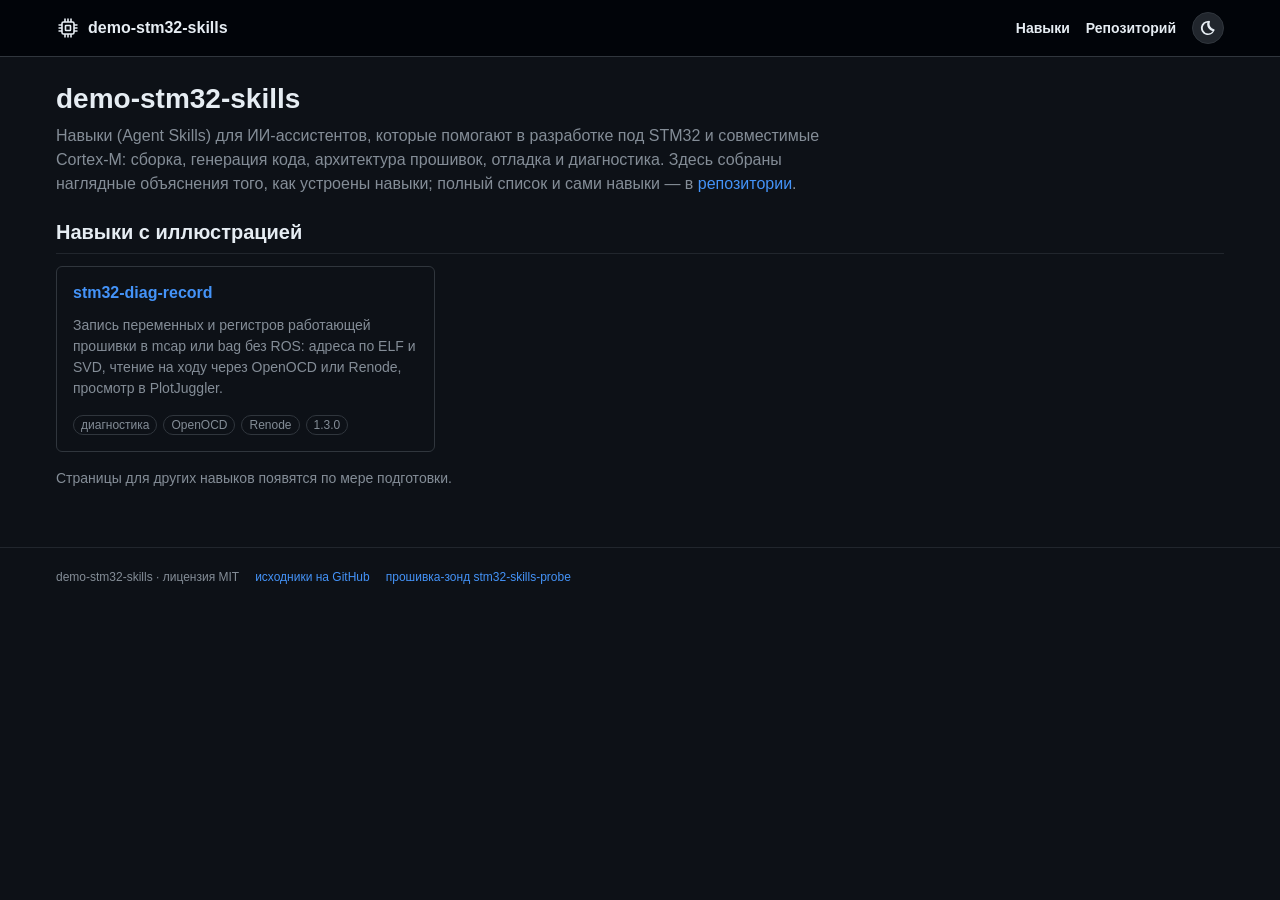
==== site/index.html @ 5a635cf0 "feat(site): publish the stm32-diag-record infographic on GitHub Pages - site/: static pages with a G" ====
<!doctype html>
<html lang="ru" data-theme="dark">
<head>
<meta charset="utf-8">
<meta name="viewport" content="width=device-width, initial-scale=1">
<title>demo-stm32-skills</title>
<meta name="description" content="Навыки Agent Skills для разработки под STM32 и совместимые Cortex-M: сборка, архитектура, отладка и диагностика.">
<link rel="stylesheet" href="assets/site.css">
<script src="assets/theme.js"></script>
</head>
<body>
<header class="site-header">
  <div class="inner">
    <a class="brand" href="">
      <svg width="24" height="24" viewBox="0 0 24 24" fill="none" stroke="currentColor" stroke-width="1.6" aria-hidden="true">
        <rect x="6" y="6" width="12" height="12" rx="1.5"/><rect x="9.5" y="9.5" width="5" height="5" rx="0.5"/>
        <path d="M9 2.5v3.5M12 2.5v3.5M15 2.5v3.5M9 18v3.5M12 18v3.5M15 18v3.5M2.5 9h3.5M2.5 12h3.5M2.5 15h3.5M18 9h3.5M18 12h3.5M18 15h3.5"/>
      </svg>
      <span>demo-stm32-skills</span>
    </a>
    <nav class="site-nav" aria-label="Разделы">
      <a href="#skills">Навыки</a>
      <a class="wide" href="https://github.com/ViacheslavMezentsev/demo-stm32-skills">Репозиторий</a>
      <button id="theme-toggle" class="theme-toggle" type="button" aria-label="Тема">
        <svg class="icon-dark" width="16" height="16" viewBox="0 0 16 16" fill="currentColor" aria-hidden="true"><path d="M9.6 1.1a.75.75 0 0 1 .3.9 5.5 5.5 0 0 0 4.1 7.3.75.75 0 0 1 .4 1.3A7 7 0 1 1 8.3 1a.75.75 0 0 1 1.3.1ZM7.4 2.6a5.5 5.5 0 1 0 5.4 8.6 7 7 0 0 1-5.4-8.6Z"/></svg>
        <svg class="icon-light" width="16" height="16" viewBox="0 0 16 16" fill="currentColor" aria-hidden="true"><path d="M8 11.5a3.5 3.5 0 1 0 0-7 3.5 3.5 0 0 0 0 7Zm0 1.5a5 5 0 1 1 0-10 5 5 0 0 1 0 10ZM8 0a.75.75 0 0 1 .75.75v.5a.75.75 0 0 1-1.5 0v-.5A.75.75 0 0 1 8 0Zm0 14a.75.75 0 0 1 .75.75v.5a.75.75 0 0 1-1.5 0v-.5A.75.75 0 0 1 8 14ZM0 8a.75.75 0 0 1 .75-.75h.5a.75.75 0 0 1 0 1.5h-.5A.75.75 0 0 1 0 8Zm14 0a.75.75 0 0 1 .75-.75h.5a.75.75 0 0 1 0 1.5h-.5A.75.75 0 0 1 14 8ZM2.3 2.3a.75.75 0 0 1 1.06 0l.36.36a.75.75 0 0 1-1.06 1.06l-.36-.36a.75.75 0 0 1 0-1.06Zm9.98 9.98a.75.75 0 0 1 1.06 0l.36.36a.75.75 0 0 1-1.06 1.06l-.36-.36a.75.75 0 0 1 0-1.06ZM13.7 2.3a.75.75 0 0 1 0 1.06l-.36.36a.75.75 0 1 1-1.06-1.06l.36-.36a.75.75 0 0 1 1.06 0ZM3.72 12.28a.75.75 0 0 1 0 1.06l-.36.36a.75.75 0 0 1-1.06-1.06l.36-.36a.75.75 0 0 1 1.06 0Z"/></svg>
        <svg class="icon-auto" width="16" height="16" viewBox="0 0 16 16" fill="currentColor" aria-hidden="true"><path d="M8 0a8 8 0 1 1 0 16A8 8 0 0 1 8 0Zm0 1.5v13a6.5 6.5 0 0 0 0-13Z"/></svg>
      </button>
    </nav>
  </div>
</header>
<main>
<h1>demo-stm32-skills</h1>
<p class="lead">Навыки (Agent Skills) для ИИ-ассистентов, которые помогают в разработке под STM32 и совместимые
Cortex-M: сборка, генерация кода, архитектура прошивок, отладка и диагностика. Здесь собраны наглядные
объяснения того, как устроены навыки; полный список и сами навыки — в
<a href="https://github.com/ViacheslavMezentsev/demo-stm32-skills">репозитории</a>.</p>

<h2 id="skills">Навыки с иллюстрацией</h2>
<div class="cards">
  <a class="card" href="skills/stm32-diag-record/" style="color: inherit; text-decoration: none">
    <h3 style="color: var(--link)">stm32-diag-record</h3>
    <p>Запись переменных и регистров работающей прошивки в mcap или bag без ROS: адреса по ELF и SVD, чтение на ходу
    через OpenOCD или Renode, просмотр в PlotJuggler.</p>
    <div class="meta">
      <span class="label">диагностика</span><span class="label">OpenOCD</span><span class="label">Renode</span>
      <span class="label">1.3.0</span>
    </div>
  </a>
</div>
<p style="margin-top:16px; color: var(--fg-muted)">Страницы для других навыков появятся по мере подготовки.</p>
</main>
<footer class="site-footer">
  <div class="inner">
    <span>demo-stm32-skills · лицензия MIT</span>
    <a href="https://github.com/ViacheslavMezentsev/demo-stm32-skills">исходники на GitHub</a>
    <a href="https://github.com/ViacheslavMezentsev/stm32-skills-probe">прошивка-зонд stm32-skills-probe</a>
  </div>
</footer>
</body>
</html>
---- site/assets/site.css ----
/* Тема в стиле GitHub (цвета Primer). Тёмная по умолчанию; светлая — data-theme="light" (ставит theme.js). */
:root {
  color-scheme: dark;
  --bg: #0d1117;
  --bg-subtle: #161b22;
  --bg-inset: #010409;
  --header: #010409;
  --border: #30363d;
  --border-muted: #21262d;
  --fg: #e6edf3;
  --fg-muted: #848d97;
  --link: #4493f8;
  --code-bg: rgba(110, 118, 129, 0.4);
  --pre-bg: #161b22;
  --accent: #4493f8;
  --accent-bg: rgba(56, 139, 253, 0.1);
  --success: #3fb950;
  --success-bg: rgba(46, 160, 67, 0.15);
  --attention: #d29922;
  --attention-bg: rgba(187, 128, 9, 0.15);
  --done: #ab7df8;
  --done-bg: rgba(163, 113, 247, 0.15);
  --btn-bg: #21262d;
  --btn-hover: #30363d;
  --mono: ui-monospace, SFMono-Regular, "SF Mono", Menlo, Consolas, "Liberation Mono", monospace;
  --sans: -apple-system, BlinkMacSystemFont, "Segoe UI", "Noto Sans", Helvetica, Arial, sans-serif;
}
:root[data-theme="light"] {
  color-scheme: light;
  --bg: #ffffff;
  --bg-subtle: #f6f8fa;
  --bg-inset: #f6f8fa;
  --header: #f6f8fa;
  --border: #d0d7de;
  --border-muted: #d8dee4;
  --fg: #1f2328;
  --fg-muted: #656d76;
  --link: #0969da;
  --code-bg: rgba(175, 184, 193, 0.2);
  --pre-bg: #f6f8fa;
  --accent: #0969da;
  --accent-bg: #ddf4ff;
  --success: #1a7f37;
  --success-bg: #dafbe1;
  --attention: #9a6700;
  --attention-bg: #fff8c5;
  --done: #8250df;
  --done-bg: #fbefff;
  --btn-bg: #f6f8fa;
  --btn-hover: #eaeef2;
}

* { box-sizing: border-box; }
html { background: var(--bg); }
body {
  margin: 0; background: var(--bg); color: var(--fg);
  font: 14px/1.5 var(--sans);
  -webkit-text-size-adjust: 100%;
}
a { color: var(--link); text-decoration: none; }
a:hover { text-decoration: underline; }
code, .mono { font-family: var(--mono); font-size: 12px; }
code { background: var(--code-bg); padding: 0.2em 0.4em; border-radius: 6px; }
pre {
  background: var(--pre-bg); border: 1px solid var(--border-muted); border-radius: 6px; padding: 12px 16px;
  margin: 0 0 12px; overflow-x: auto; font: 12px/1.6 var(--mono);
}
h1, h2, h3 { line-height: 1.25; font-weight: 600; }
h1 { font-size: 28px; margin: 0 0 8px; }
h2 { font-size: 20px; margin: 0 0 12px; padding-bottom: 8px; border-bottom: 1px solid var(--border-muted); }
h3 { font-size: 14px; margin: 0 0 4px; }
p { margin: 0 0 10px; }
ul, ol { margin: 0; padding-left: 20px; }
li { margin-bottom: 6px; }
table { width: 100%; border-collapse: collapse; font-size: 13px; }
th, td { text-align: left; padding: 6px 10px; border: 1px solid var(--border); vertical-align: top; }
th { background: var(--bg-subtle); font-weight: 600; }
td:first-child { white-space: nowrap; }

/* Шапка как у GitHub */
.site-header { background: var(--header); border-bottom: 1px solid var(--border); }
.site-header .inner {
  max-width: 1200px; margin: 0 auto; padding: 12px 16px; display: flex; align-items: center; gap: 16px;
}
.brand { display: flex; align-items: center; gap: 8px; color: var(--fg); font-weight: 600; font-size: 16px; }
.brand:hover { text-decoration: none; color: var(--fg-muted); }
.brand svg { flex: 0 0 auto; }
.site-nav { display: flex; gap: 16px; margin-left: auto; align-items: center; }
.site-nav a { color: var(--fg); font-weight: 600; }
.site-nav a:hover { color: var(--fg-muted); text-decoration: none; }

/* Круглая кнопка темы */
.theme-toggle {
  width: 32px; height: 32px; border-radius: 50%; border: 1px solid var(--border); background: var(--btn-bg);
  color: var(--fg); display: inline-flex; align-items: center; justify-content: center; cursor: pointer;
  padding: 0; flex: 0 0 auto;
}
.theme-toggle:hover { background: var(--btn-hover); }
.theme-toggle:focus-visible { outline: 2px solid var(--accent); outline-offset: 2px; }
.theme-toggle svg { display: none; }
:root:not([data-theme-pref]) .theme-toggle .icon-dark,
:root[data-theme-pref="dark"] .theme-toggle .icon-dark,
:root[data-theme-pref="light"] .theme-toggle .icon-light,
:root[data-theme-pref="auto"] .theme-toggle .icon-auto { display: block; }

main { max-width: 1200px; margin: 0 auto; padding: 24px 16px 48px; }
.breadcrumb { color: var(--fg-muted); font-size: 13px; margin-bottom: 12px; }
.lead { color: var(--fg-muted); font-size: 16px; max-width: 780px; margin-bottom: 24px; }
.box { background: var(--bg); border: 1px solid var(--border); border-radius: 6px; padding: 16px 20px; margin-bottom: 16px; }
.site-footer { border-top: 1px solid var(--border-muted); color: var(--fg-muted); font-size: 12px; }
.site-footer .inner { max-width: 1200px; margin: 0 auto; padding: 20px 16px 32px; display: flex; flex-wrap: wrap; gap: 8px 16px; }
.label {
  display: inline-block; font-size: 12px; font-weight: 500; line-height: 18px; padding: 0 7px; border-radius: 2em;
  border: 1px solid var(--c, var(--border)); color: var(--c, var(--fg-muted)); white-space: nowrap;
}

/* Главная: карточки навыков */
.cards { display: grid; grid-template-columns: repeat(auto-fill, minmax(300px, 1fr)); gap: 16px; }
.card { border: 1px solid var(--border); border-radius: 6px; padding: 16px; background: var(--bg); display: flex; flex-direction: column; gap: 8px; }
.card h3 { font-size: 16px; }
.card p { color: var(--fg-muted); margin: 0; }
.card .meta { display: flex; flex-wrap: wrap; gap: 6px; margin-top: auto; padding-top: 8px; }

/* Инфографика: этапы и узлы */
.legend { display: flex; flex-wrap: wrap; gap: 8px 18px; font-size: 12px; color: var(--fg-muted); margin-bottom: 16px; }
.legend span::before { content: ""; display: inline-block; width: 10px; height: 10px; border-radius: 2px; margin-right: 6px; vertical-align: -1px; background: var(--c); }
.offline { --c: var(--accent); --nb: var(--accent-bg); }
.live { --c: var(--success); --nb: var(--success-bg); }
.alt { --c: var(--done); --nb: var(--done-bg); }
.view { --c: var(--attention); --nb: var(--attention-bg); }
.stage { border-left: 3px solid var(--c); padding: 2px 0 2px 16px; margin: 0 0 22px; }
.stage:last-child { margin-bottom: 0; }
.stage-title { font-weight: 600; color: var(--c); margin-bottom: 2px; font-size: 15px; }
.stage-note { color: var(--fg-muted); font-size: 13px; margin-bottom: 12px; }
.flow { display: flex; align-items: center; flex-wrap: nowrap; }
.node {
  background: var(--nb); border: 1px solid var(--c); border-radius: 6px; padding: 10px 12px;
  min-width: 0; flex: 1 1 0; max-width: 280px; align-self: stretch;
}
.node.center { align-self: center; }
.node h3 { color: var(--c); }
.node p { font-size: 13px; margin: 0; }
.node .mono { display: block; color: var(--fg-muted); margin-top: 4px; font-size: 11.5px; overflow-wrap: anywhere; }
.arrow {
  flex: 0 0 auto; display: flex; flex-direction: column; justify-content: center; align-items: center;
  padding: 0 4px; min-width: 52px; color: var(--fg-muted); font-size: 11px; text-align: center;
}
.arrow::before { content: "\2192"; font-size: 22px; line-height: 1; color: var(--c); }
.arrow.both::before { content: "\21C4"; }
.inputs { display: flex; flex-direction: column; gap: 6px; flex: 1 1 0; max-width: 280px; min-width: 0; }
.inputs .node { max-width: none; flex: 0 0 auto; }
.alt-row { margin-top: 10px; }
.alt-row .node { max-width: 560px; }
.cycle { counter-reset: step; display: grid; grid-template-columns: repeat(auto-fit, minmax(150px, 1fr)); gap: 10px; }
.step { border: 1px solid var(--border); border-radius: 6px; padding: 10px 12px 10px 44px; position: relative; font-size: 13px; background: var(--bg-subtle); }
.step::before {
  counter-increment: step; content: counter(step); position: absolute; left: 12px; top: 10px;
  width: 22px; height: 22px; border-radius: 50%; background: var(--success); color: var(--bg);
  font-weight: 700; font-size: 12px; display: flex; align-items: center; justify-content: center;
}
.step b { display: block; margin-bottom: 2px; font-size: 14px; }
.cols { display: grid; grid-template-columns: repeat(auto-fit, minmax(320px, 1fr)); gap: 16px; margin-bottom: 16px; }
.cols > .box { margin-bottom: 0; }
.tok-k { color: var(--accent); }
.tok-s { color: var(--success); }
.tok-c { color: var(--fg-muted); }
.facts { display: grid; grid-template-columns: repeat(auto-fit, minmax(300px, 1fr)); gap: 10px; }
.fact { border: 1px solid var(--border); border-radius: 6px; padding: 10px 12px; font-size: 13px; background: var(--bg-subtle); }
.fact b { display: block; font-size: 14px; margin-bottom: 2px; }
.chips { display: flex; flex-wrap: wrap; gap: 6px; margin: 8px 0 12px; }

@media (max-width: 720px) {
  h1 { font-size: 24px; }
  .site-nav .wide { display: none; }
  .flow { flex-direction: column; align-items: stretch; }
  .node, .inputs { max-width: none; flex: 0 0 auto; }
  .node.center { align-self: stretch; }
  .arrow { flex-direction: row; gap: 8px; min-width: 0; padding: 4px 0 4px 14px; justify-content: flex-start; }
  .arrow::before { content: "\2193"; }
  .arrow.both::before { content: "\21C5"; }
  .box { padding: 14px; }
}
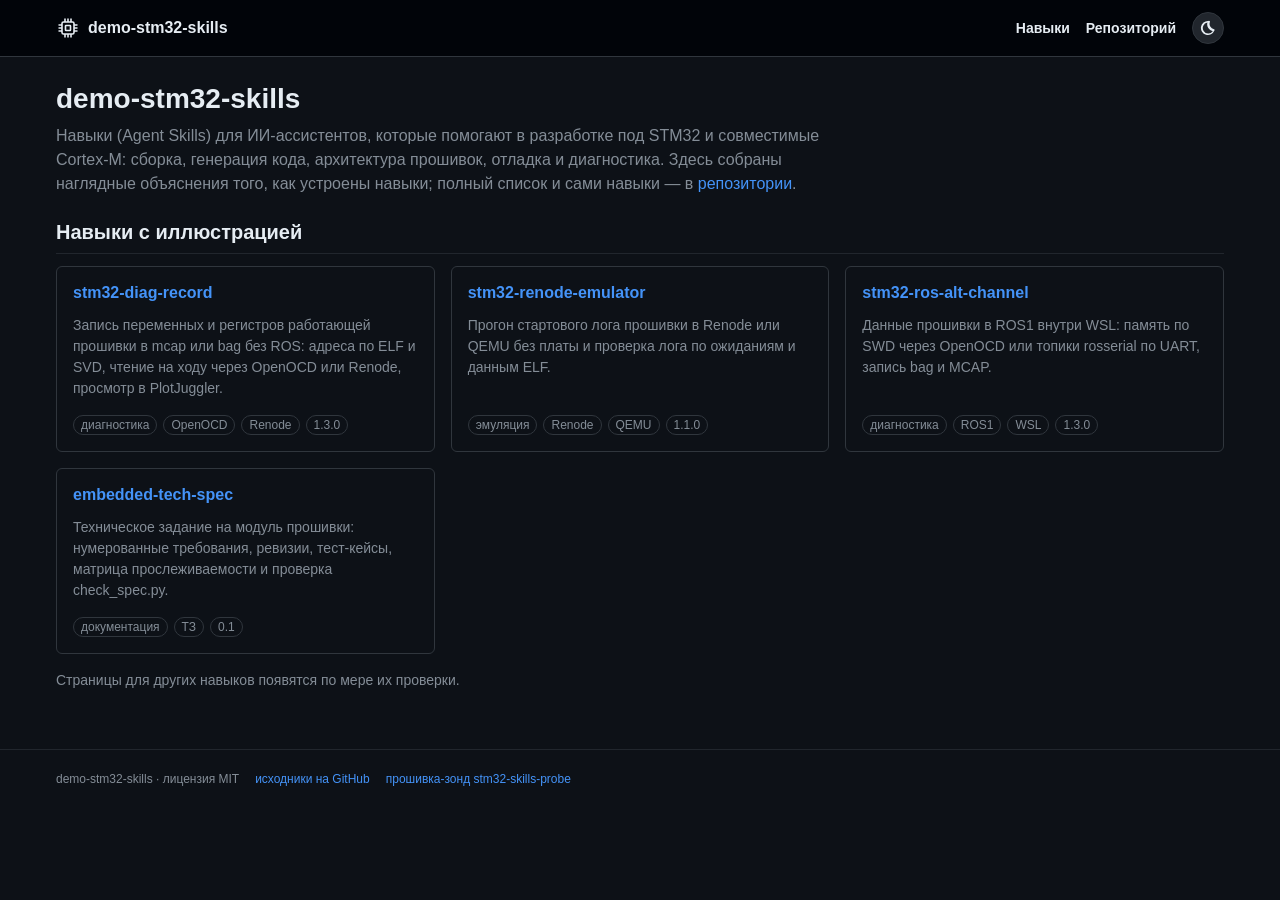
==== commit b525cfa4: "feat(site): add infographic pages for three more skills - stm32-renode-emulator, stm32-ros-alt-chann" ====
--- a/site/index.html
+++ b/site/index.html
@@ -38,17 +38,28 @@
 
 <h2 id="skills">Навыки с иллюстрацией</h2>
 <div class="cards">
-  <a class="card" href="skills/stm32-diag-record/" style="color: inherit; text-decoration: none">
-    <h3 style="color: var(--link)">stm32-diag-record</h3>
-    <p>Запись переменных и регистров работающей прошивки в mcap или bag без ROS: адреса по ELF и SVD, чтение на ходу
-    через OpenOCD или Renode, просмотр в PlotJuggler.</p>
-    <div class="meta">
-      <span class="label">диагностика</span><span class="label">OpenOCD</span><span class="label">Renode</span>
-      <span class="label">1.3.0</span>
-    </div>
+  <a class="card" href="skills/stm32-diag-record/">
+    <h3>stm32-diag-record</h3>
+    <p>Запись переменных и регистров работающей прошивки в mcap или bag без ROS: адреса по ELF и SVD, чтение на ходу через OpenOCD или Renode, просмотр в PlotJuggler.</p>
+    <div class="meta"><span class="label">диагностика</span><span class="label">OpenOCD</span><span class="label">Renode</span><span class="label">1.3.0</span></div>
+  </a>
+  <a class="card" href="skills/stm32-renode-emulator/">
+    <h3>stm32-renode-emulator</h3>
+    <p>Прогон стартового лога прошивки в Renode или QEMU без платы и проверка лога по ожиданиям и данным ELF.</p>
+    <div class="meta"><span class="label">эмуляция</span><span class="label">Renode</span><span class="label">QEMU</span><span class="label">1.1.0</span></div>
+  </a>
+  <a class="card" href="skills/stm32-ros-alt-channel/">
+    <h3>stm32-ros-alt-channel</h3>
+    <p>Данные прошивки в ROS1 внутри WSL: память по SWD через OpenOCD или топики rosserial по UART, запись bag и MCAP.</p>
+    <div class="meta"><span class="label">диагностика</span><span class="label">ROS1</span><span class="label">WSL</span><span class="label">1.3.0</span></div>
+  </a>
+  <a class="card" href="skills/embedded-tech-spec/">
+    <h3>embedded-tech-spec</h3>
+    <p>Техническое задание на модуль прошивки: нумерованные требования, ревизии, тест-кейсы, матрица прослеживаемости и проверка check_spec.py.</p>
+    <div class="meta"><span class="label">документация</span><span class="label">ТЗ</span><span class="label">0.1</span></div>
   </a>
 </div>
-<p style="margin-top:16px; color: var(--fg-muted)">Страницы для других навыков появятся по мере подготовки.</p>
+<p style="margin-top:16px; color: var(--fg-muted)">Страницы для других навыков появятся по мере их проверки.</p>
 </main>
 <footer class="site-footer">
   <div class="inner">
--- a/site/assets/site.css
+++ b/site/assets/site.css
@@ -118,6 +118,9 @@
 .cards { display: grid; grid-template-columns: repeat(auto-fill, minmax(300px, 1fr)); gap: 16px; }
 .card { border: 1px solid var(--border); border-radius: 6px; padding: 16px; background: var(--bg); display: flex; flex-direction: column; gap: 8px; }
 .card h3 { font-size: 16px; }
+a.card { color: inherit; }
+a.card:hover { text-decoration: none; border-color: var(--fg-muted); }
+a.card h3 { color: var(--link); }
 .card p { color: var(--fg-muted); margin: 0; }
 .card .meta { display: flex; flex-wrap: wrap; gap: 6px; margin-top: auto; padding-top: 8px; }
 
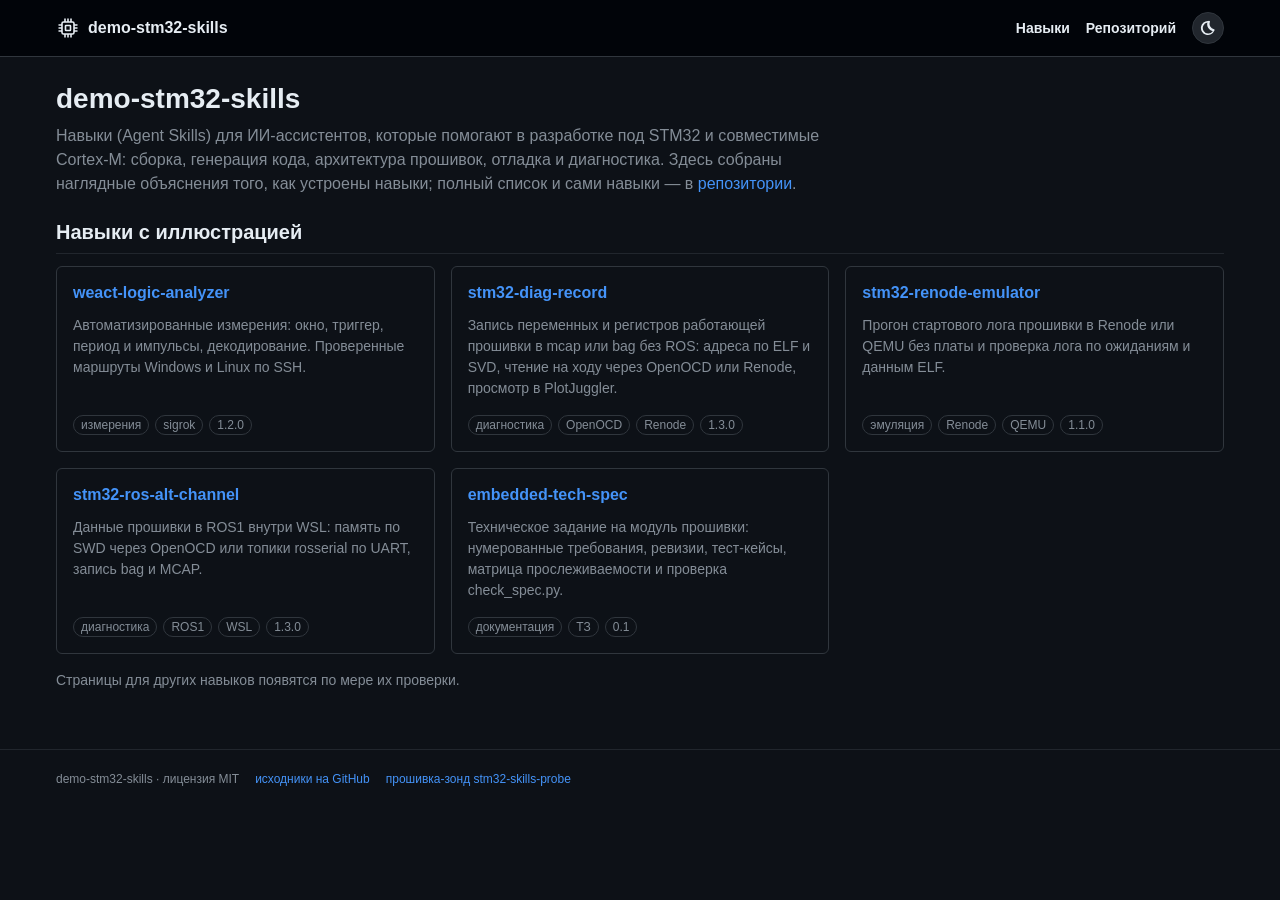
==== commit 63373a11: "docs(weact-logic-analyzer): document Linux validation and measurement modes Co-Authored-By: Codex <n" ====
--- a/site/index.html
+++ b/site/index.html
@@ -38,6 +38,11 @@
 
 <h2 id="skills">Навыки с иллюстрацией</h2>
 <div class="cards">
+  <a class="card" href="skills/weact-logic-analyzer/">
+    <h3>weact-logic-analyzer</h3>
+    <p>Автоматизированные измерения: окно, триггер, период и импульсы, декодирование. Проверенные маршруты Windows и Linux по SSH.</p>
+    <div class="meta"><span class="label">измерения</span><span class="label">sigrok</span><span class="label">1.2.0</span></div>
+  </a>
   <a class="card" href="skills/stm32-diag-record/">
     <h3>stm32-diag-record</h3>
     <p>Запись переменных и регистров работающей прошивки в mcap или bag без ROS: адреса по ELF и SVD, чтение на ходу через OpenOCD или Renode, просмотр в PlotJuggler.</p>
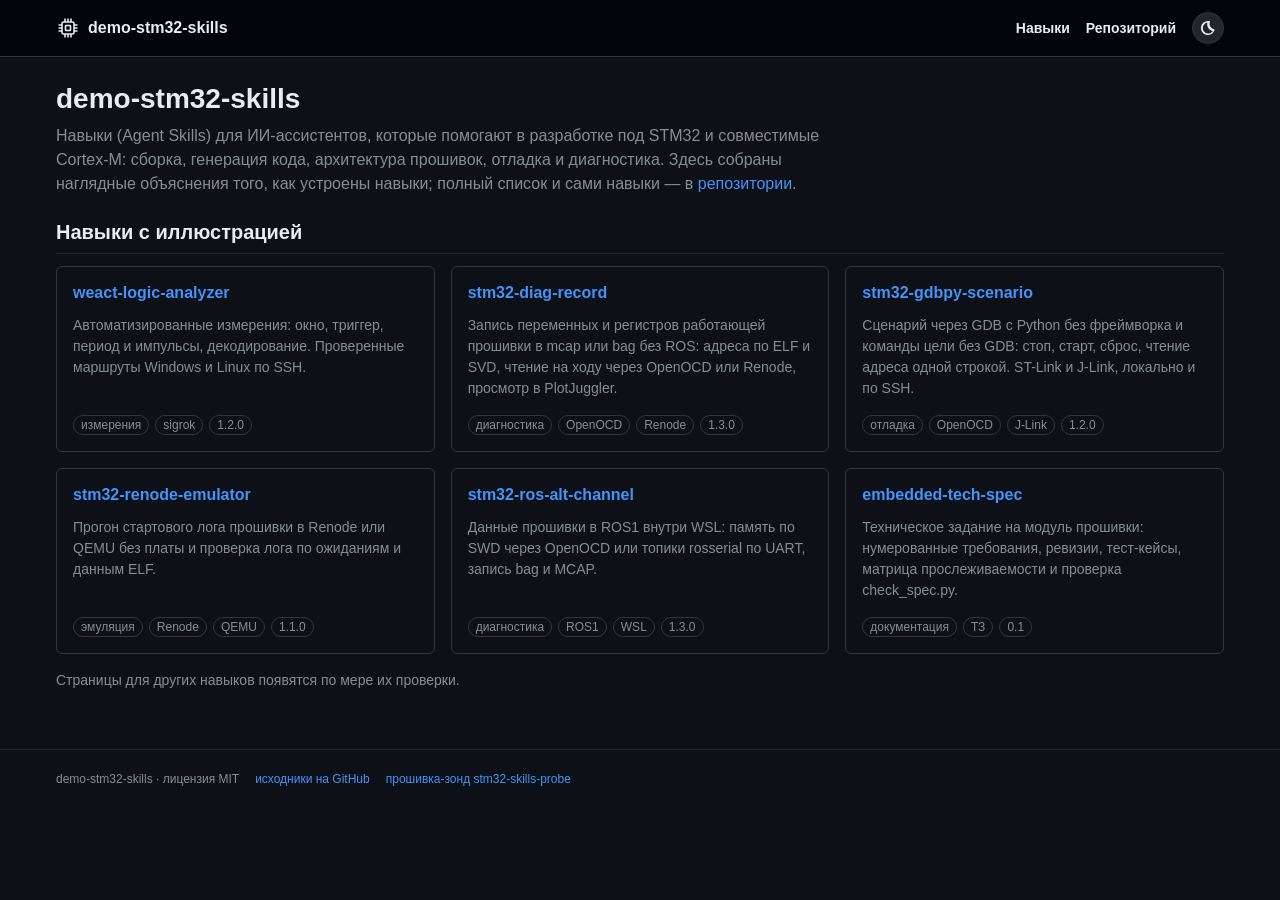
==== commit 93d82770: "docs(stm32-gdbpy-scenario): add the Pages explainer and card The page shows the scenario path (prepa" ====
--- a/site/index.html
+++ b/site/index.html
@@ -48,6 +48,11 @@
     <p>Запись переменных и регистров работающей прошивки в mcap или bag без ROS: адреса по ELF и SVD, чтение на ходу через OpenOCD или Renode, просмотр в PlotJuggler.</p>
     <div class="meta"><span class="label">диагностика</span><span class="label">OpenOCD</span><span class="label">Renode</span><span class="label">1.3.0</span></div>
   </a>
+  <a class="card" href="skills/stm32-gdbpy-scenario/">
+    <h3>stm32-gdbpy-scenario</h3>
+    <p>Сценарий через GDB с Python без фреймворка и команды цели без GDB: стоп, старт, сброс, чтение адреса одной строкой. ST-Link и J-Link, локально и по SSH.</p>
+    <div class="meta"><span class="label">отладка</span><span class="label">OpenOCD</span><span class="label">J-Link</span><span class="label">1.2.0</span></div>
+  </a>
   <a class="card" href="skills/stm32-renode-emulator/">
     <h3>stm32-renode-emulator</h3>
     <p>Прогон стартового лога прошивки в Renode или QEMU без платы и проверка лога по ожиданиям и данным ELF.</p>
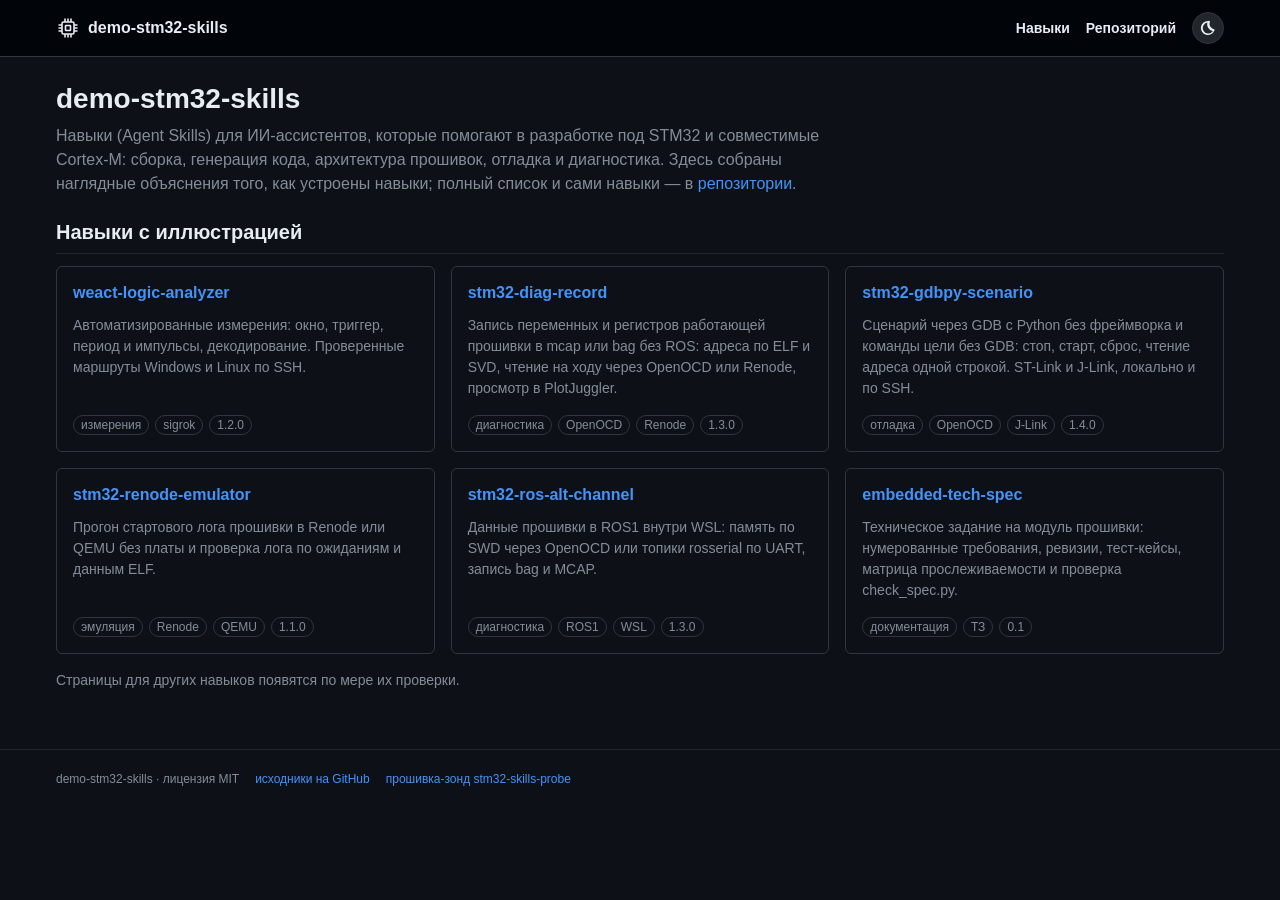
==== commit d92112a9: "feat(stm32-gdbpy-scenario): check the flashed image, scenario style and chip UID Before a hardware s" ====
--- a/site/index.html
+++ b/site/index.html
@@ -51,7 +51,7 @@
   <a class="card" href="skills/stm32-gdbpy-scenario/">
     <h3>stm32-gdbpy-scenario</h3>
     <p>Сценарий через GDB с Python без фреймворка и команды цели без GDB: стоп, старт, сброс, чтение адреса одной строкой. ST-Link и J-Link, локально и по SSH.</p>
-    <div class="meta"><span class="label">отладка</span><span class="label">OpenOCD</span><span class="label">J-Link</span><span class="label">1.2.0</span></div>
+    <div class="meta"><span class="label">отладка</span><span class="label">OpenOCD</span><span class="label">J-Link</span><span class="label">1.4.0</span></div>
   </a>
   <a class="card" href="skills/stm32-renode-emulator/">
     <h3>stm32-renode-emulator</h3>
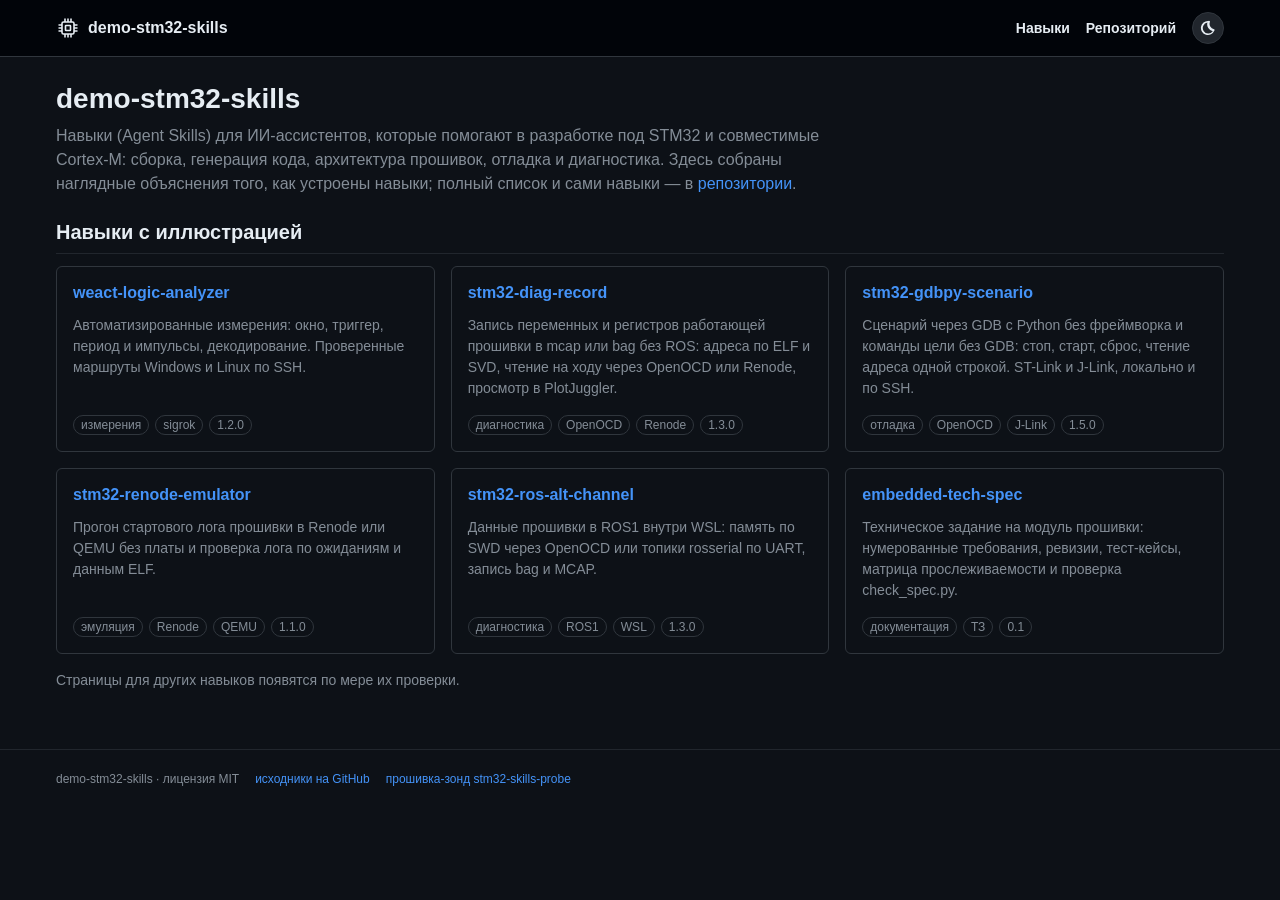
==== commit 02ce4b37: "fix(stm32-gdbpy-scenario): leave the core running after a scenario The OpenOCD finish is now "monito" ====
--- a/site/index.html
+++ b/site/index.html
@@ -51,7 +51,7 @@
   <a class="card" href="skills/stm32-gdbpy-scenario/">
     <h3>stm32-gdbpy-scenario</h3>
     <p>Сценарий через GDB с Python без фреймворка и команды цели без GDB: стоп, старт, сброс, чтение адреса одной строкой. ST-Link и J-Link, локально и по SSH.</p>
-    <div class="meta"><span class="label">отладка</span><span class="label">OpenOCD</span><span class="label">J-Link</span><span class="label">1.4.0</span></div>
+    <div class="meta"><span class="label">отладка</span><span class="label">OpenOCD</span><span class="label">J-Link</span><span class="label">1.5.0</span></div>
   </a>
   <a class="card" href="skills/stm32-renode-emulator/">
     <h3>stm32-renode-emulator</h3>
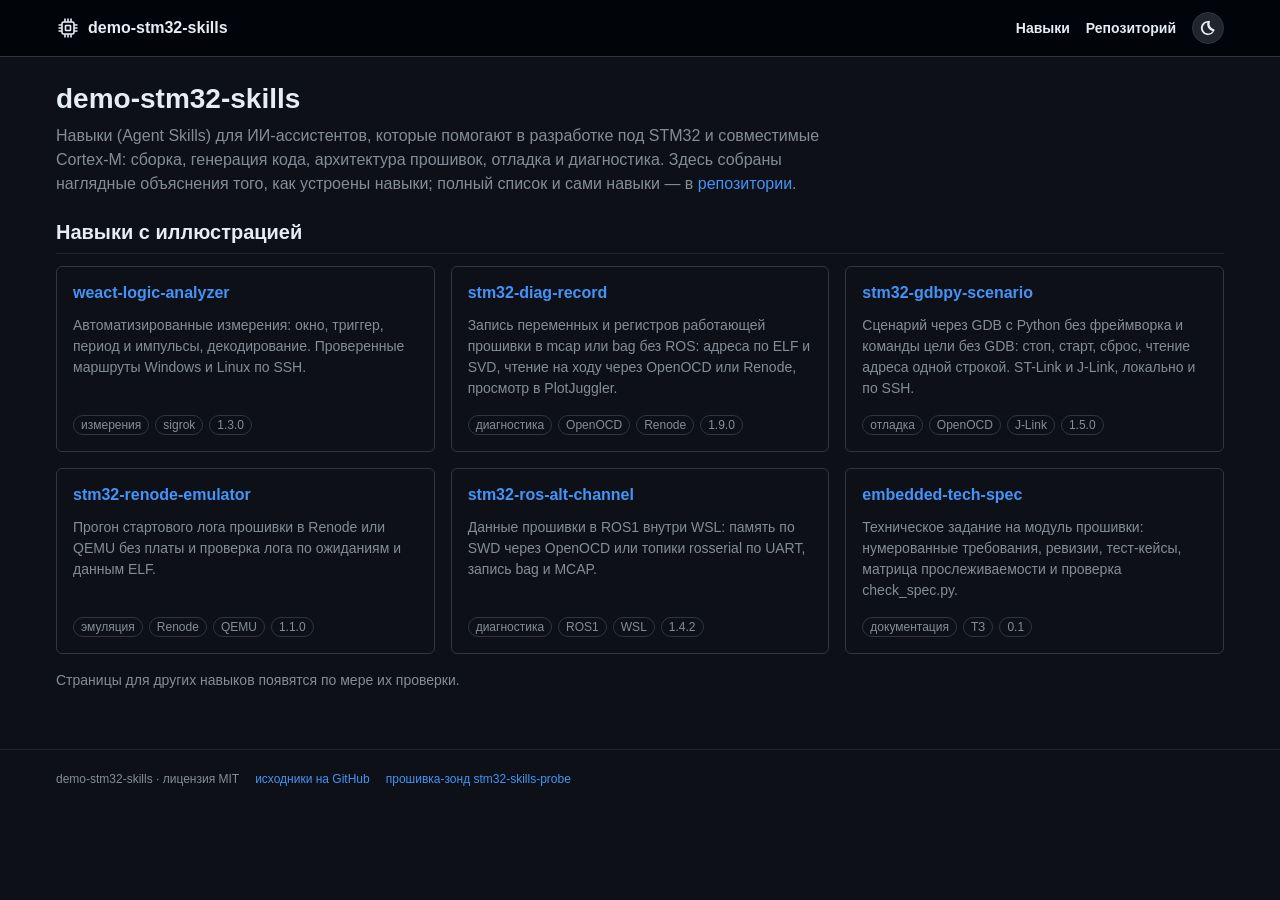
==== commit 22964986: "feat(stm32-diag-record, weact-logic-analyzer): lessons from a CAN stand stm32-diag-record 1.9.0: a g" ====
--- a/site/index.html
+++ b/site/index.html
@@ -41,12 +41,12 @@
   <a class="card" href="skills/weact-logic-analyzer/">
     <h3>weact-logic-analyzer</h3>
     <p>Автоматизированные измерения: окно, триггер, период и импульсы, декодирование. Проверенные маршруты Windows и Linux по SSH.</p>
-    <div class="meta"><span class="label">измерения</span><span class="label">sigrok</span><span class="label">1.2.0</span></div>
+    <div class="meta"><span class="label">измерения</span><span class="label">sigrok</span><span class="label">1.3.0</span></div>
   </a>
   <a class="card" href="skills/stm32-diag-record/">
     <h3>stm32-diag-record</h3>
     <p>Запись переменных и регистров работающей прошивки в mcap или bag без ROS: адреса по ELF и SVD, чтение на ходу через OpenOCD или Renode, просмотр в PlotJuggler.</p>
-    <div class="meta"><span class="label">диагностика</span><span class="label">OpenOCD</span><span class="label">Renode</span><span class="label">1.3.0</span></div>
+    <div class="meta"><span class="label">диагностика</span><span class="label">OpenOCD</span><span class="label">Renode</span><span class="label">1.9.0</span></div>
   </a>
   <a class="card" href="skills/stm32-gdbpy-scenario/">
     <h3>stm32-gdbpy-scenario</h3>
@@ -61,7 +61,7 @@
   <a class="card" href="skills/stm32-ros-alt-channel/">
     <h3>stm32-ros-alt-channel</h3>
     <p>Данные прошивки в ROS1 внутри WSL: память по SWD через OpenOCD или топики rosserial по UART, запись bag и MCAP.</p>
-    <div class="meta"><span class="label">диагностика</span><span class="label">ROS1</span><span class="label">WSL</span><span class="label">1.3.0</span></div>
+    <div class="meta"><span class="label">диагностика</span><span class="label">ROS1</span><span class="label">WSL</span><span class="label">1.4.2</span></div>
   </a>
   <a class="card" href="skills/embedded-tech-spec/">
     <h3>embedded-tech-spec</h3>
